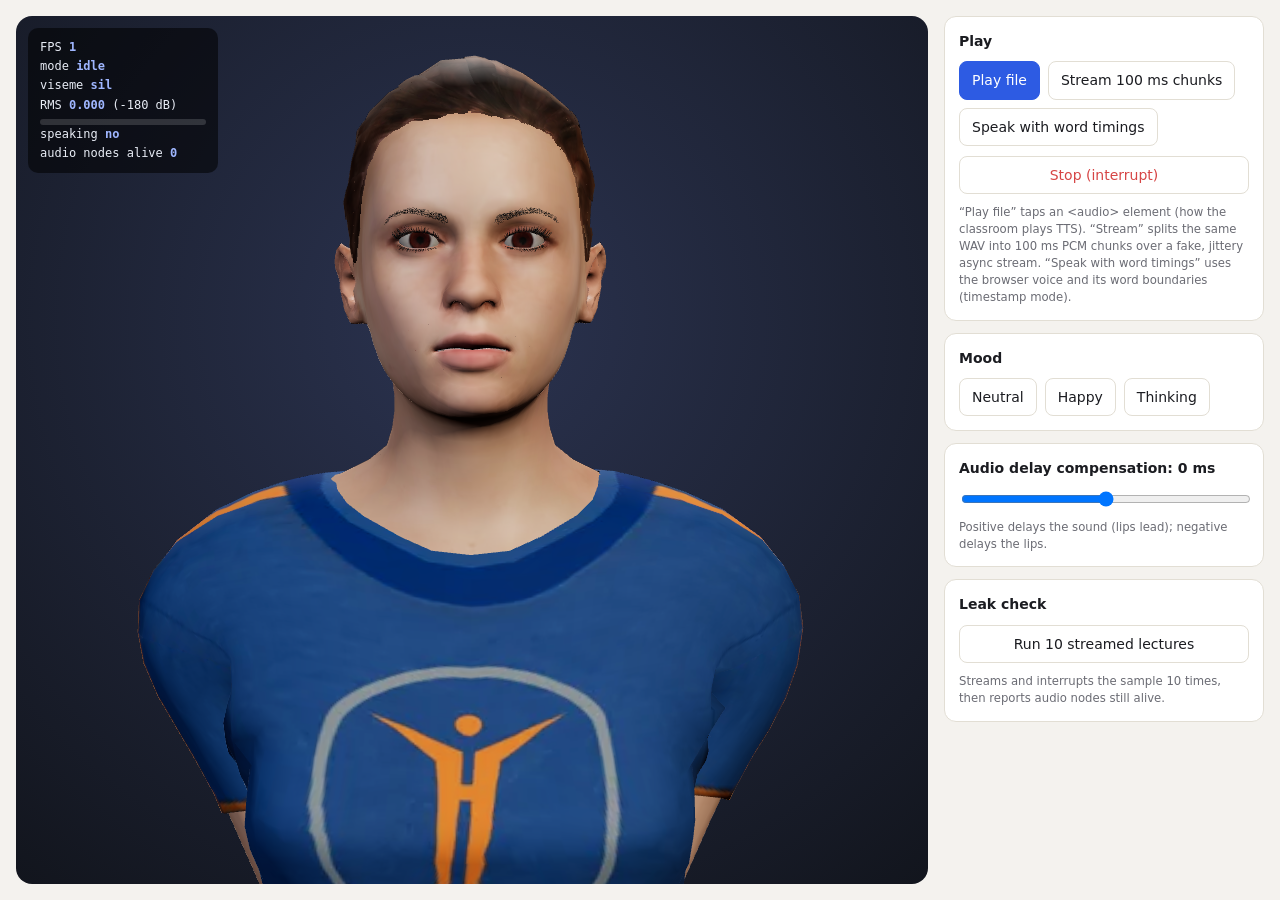
==== web/avatar-demo.html @ 350eb814 "Add interactive visuals, avatar, script quality pipeline, smarter doubt agent" ====
<!doctype html>
<html lang="en">
<head>
  <meta charset="utf-8">
  <meta name="viewport" content="width=device-width, initial-scale=1">
  <title>Avatar Demo · Eris</title>
  <script type="importmap">
    { "imports": { "three": "./vendor/three/three.module.js", "three/addons/": "./vendor/three/addons/" } }
  </script>
  <style>
    :root { --bg: #f4f2ee; --panel: #ffffff; --text: #1b1c21; --muted: #6b6c74; --border: #e2ded4; --accent: #2d5be3; color-scheme: light; }
    @media (prefers-color-scheme: dark) { :root { --bg: #0f1115; --panel: #171a21; --text: #e9eaee; --muted: #8b909c; --border: #2a2f3a; --accent: #6f8fff; color-scheme: dark; } }
    * { box-sizing: border-box; }
    body { margin: 0; background: var(--bg); color: var(--text); font: 14px/1.45 system-ui, -apple-system, "Segoe UI", sans-serif; }
    main { display: grid; grid-template-columns: minmax(0, 1fr) 320px; gap: 16px; padding: 16px; height: 100vh; }
    #stage { position: relative; border-radius: 16px; overflow: hidden; background: radial-gradient(circle at 50% 35%, #2b3350, #12151d); min-height: 360px; }
    #debug { position: absolute; left: 12px; top: 12px; padding: 10px 12px; border-radius: 10px; background: rgba(0,0,0,.55); color: #e8ecf5; font: 12px/1.6 ui-monospace, Menlo, monospace; min-width: 190px; pointer-events: none; }
    #debug b { color: #9fb6ff; font-weight: 600; }
    #meter { height: 6px; border-radius: 3px; background: rgba(255,255,255,.15); overflow: hidden; margin-top: 4px; }
    #meter i { display: block; height: 100%; width: 0; background: #7ee0a1; }
    #loading { position: absolute; inset: 0; display: grid; place-items: center; color: #cfd6e6; }
    aside { display: flex; flex-direction: column; gap: 12px; overflow: auto; }
    .card { background: var(--panel); border: 1px solid var(--border); border-radius: 12px; padding: 14px; display: flex; flex-direction: column; gap: 10px; }
    .card h2 { margin: 0; font-size: 14px; }
    .row { display: flex; gap: 8px; flex-wrap: wrap; }
    button, select { font: inherit; padding: 8px 12px; border-radius: 8px; border: 1px solid var(--border); background: var(--panel); color: var(--text); cursor: pointer; }
    button.primary { background: var(--accent); border-color: var(--accent); color: #fff; }
    button.stop { color: #d64545; }
    small, .muted { color: var(--muted); }
    input[type=range] { width: 100%; }
    @media (max-width: 760px) { main { grid-template-columns: 1fr; height: auto; } #stage { height: 62vh; } }
  </style>
</head>
<body>
<main>
  <section id="stage">
    <div id="loading">Loading avatar…</div>
    <div id="debug">
      <div>FPS <b id="d-fps">–</b></div>
      <div>mode <b id="d-mode">–</b></div>
      <div>viseme <b id="d-viseme">–</b></div>
      <div>RMS <b id="d-rms">–</b> <span id="d-db"></span></div>
      <div id="meter"><i></i></div>
      <div>speaking <b id="d-speaking">no</b></div>
      <div>audio nodes alive <b id="d-nodes">0</b></div>
    </div>
  </section>
  <aside>
    <div class="card">
      <h2>Play</h2>
      <div class="row">
        <button class="primary" id="play-file">Play file</button>
        <button id="play-stream">Stream 100 ms chunks</button>
        <button id="play-words">Speak with word timings</button>
      </div>
      <button class="stop" id="stop">Stop (interrupt)</button>
      <small>“Play file” taps an &lt;audio&gt; element (how the classroom plays TTS). “Stream” splits the same WAV into 100 ms PCM chunks over a fake, jittery async stream. “Speak with word timings” uses the browser voice and its word boundaries (timestamp mode).</small>
    </div>
    <div class="card">
      <h2>Mood</h2>
      <div class="row">
        <button data-mood="neutral">Neutral</button><button data-mood="happy">Happy</button><button data-mood="thinking">Thinking</button>
      </div>
    </div>
    <div class="card">
      <h2>Audio delay compensation: <span id="delay-v">0</span> ms</h2>
      <input id="delay" type="range" min="-150" max="150" step="5" value="0">
      <small>Positive delays the sound (lips lead); negative delays the lips.</small>
    </div>
    <div class="card">
      <h2>Leak check</h2>
      <button id="stress">Run 10 streamed lectures</button>
      <small id="stress-out" class="muted">Streams and interrupts the sample 10 times, then reports audio nodes still alive.</small>
    </div>
  </aside>
</main>
<script type="module">
  import { createAvatar } from "./js/avatar/avatar.js";
  import { parseWav, splitPcm } from "./js/avatar/scheduler.js";

  const $ = (id) => document.getElementById(id);
  const stage = $("stage");
  const avatar = await createAvatar({ container: stage, options: { background: null } }).catch((e) => {
    $("loading").textContent = "Could not load the avatar: " + e.message; throw e;
  });
  $("loading").remove();
  window.avatar = avatar;  // handy for debugging in the console

  const sampleUrl = "./assets/avatar-demo/sample.wav";
  const sampleText = (await (await fetch("./assets/avatar-demo/sample.json")).json()).text;
  const wavBytes = await (await fetch(sampleUrl)).arrayBuffer();

  // 1) Whole file through an <audio> element, tapped by the avatar (played once, through the avatar).
  const audioEl = new Audio(sampleUrl);
  window.demoAudio = audioEl;  // for debugging and the sync measurement
  avatar.attachAudioStream(audioEl);
  $("play-file").onclick = async () => { await avatar.ctx.resume(); audioEl.currentTime = 0; audioEl.play(); };

  // 2) The same WAV as 100 ms PCM chunks over a fake async stream with network jitter.
  let streamRun = 0;
  async function* fakeStream(ms = 100) {
    const wav = parseWav(wavBytes);
    for (const chunk of splitPcm(wavBytes, wav, ms)) {
      await new Promise(r => setTimeout(r, ms * (0.5 + Math.random() * 0.6)));  // arrives a bit faster than real time, jittery
      yield { chunk, format: { type: "pcm16", sampleRate: wav.sampleRate, channels: wav.channels } };
    }
  }
  async function playStream(stopAfterMs = 0) {
    const run = ++streamRun;
    await avatar.ctx.resume();
    const started = performance.now();
    for await (const { chunk, format } of fakeStream()) {
      if (run !== streamRun) return;
      avatar.pushAudioChunk(chunk, format);
      if (stopAfterMs && performance.now() - started > stopAfterMs) { avatar.stop(); return; }
    }
  }
  $("play-stream").onclick = () => playStream();

  // 3) Browser voice + word boundary events → timestamp mode (the browser voice can't be routed into Web Audio).
  $("play-words").onclick = () => {
    speechSynthesis.cancel();
    const u = new SpeechSynthesisUtterance(sampleText);
    u.rate = 0.9; u.lang = "en-US";
    const words = sampleText.split(/\s+/);
    let fired = false;
    u.onboundary = (e) => {
      if (e.name && e.name !== "word") return;
      fired = true;
      const word = sampleText.slice(e.charIndex).split(/\s/)[0];
      avatar.setTimestamps({ words: [word], times: [0], durations: [Math.max(180, word.length * 75)] }, { clock: "perf" });
    };
    u.onstart = () => setTimeout(() => {  // voices without boundary events: spread the words over an estimate
      if (fired) return;
      let t = 0; const times = [], durs = [];
      for (const w of words) { const d = Math.max(180, w.length * 75); times.push(t); durs.push(d); t += d + 60; }
      avatar.setTimestamps({ words, times, durations: durs }, { clock: "perf" });
    }, 300);
    speechSynthesis.speak(u);
  };

  $("stop").onclick = () => { streamRun++; audioEl.pause(); speechSynthesis.cancel(); avatar.stop(); };
  document.querySelectorAll("[data-mood]").forEach(b => b.onclick = () => avatar.setMood(b.dataset.mood));
  $("delay").oninput = (e) => { avatar.setDelay(+e.target.value); $("delay-v").textContent = e.target.value; };

  $("stress").onclick = async () => {
    $("stress-out").textContent = "Running…";
    for (let i = 1; i <= 10; i++) {
      $("stress-out").textContent = `Lecture ${i}/10…`;
      await playStream(1200 + Math.random() * 800);
      await new Promise(r => setTimeout(r, 300));
    }
    await new Promise(r => setTimeout(r, 500));
    const s = avatar.audio.stats;
    $("stress-out").textContent = `Done: ${s.created} buffer sources created, ${s.released} released, ${avatar.audio.sources.size} still alive.`;
  };

  // Debug overlay (10×/s is plenty).
  avatar.addEventListener("speechstart", () => $("d-speaking").textContent = "yes");
  avatar.addEventListener("speechend", () => $("d-speaking").textContent = "no");
  setInterval(() => {
    const d = avatar.debug;
    $("d-fps").textContent = d.fps; $("d-mode").textContent = d.mode; $("d-viseme").textContent = d.viseme;
    $("d-rms").textContent = d.rms.toFixed(3); $("d-db").textContent = `(${d.db.toFixed(0)} dB)`;
    document.querySelector("#meter i").style.width = `${Math.round(d.level * 100)}%`;
    $("d-nodes").textContent = avatar.audio.sources.size;
  }, 100);
</script>
</body>
</html>
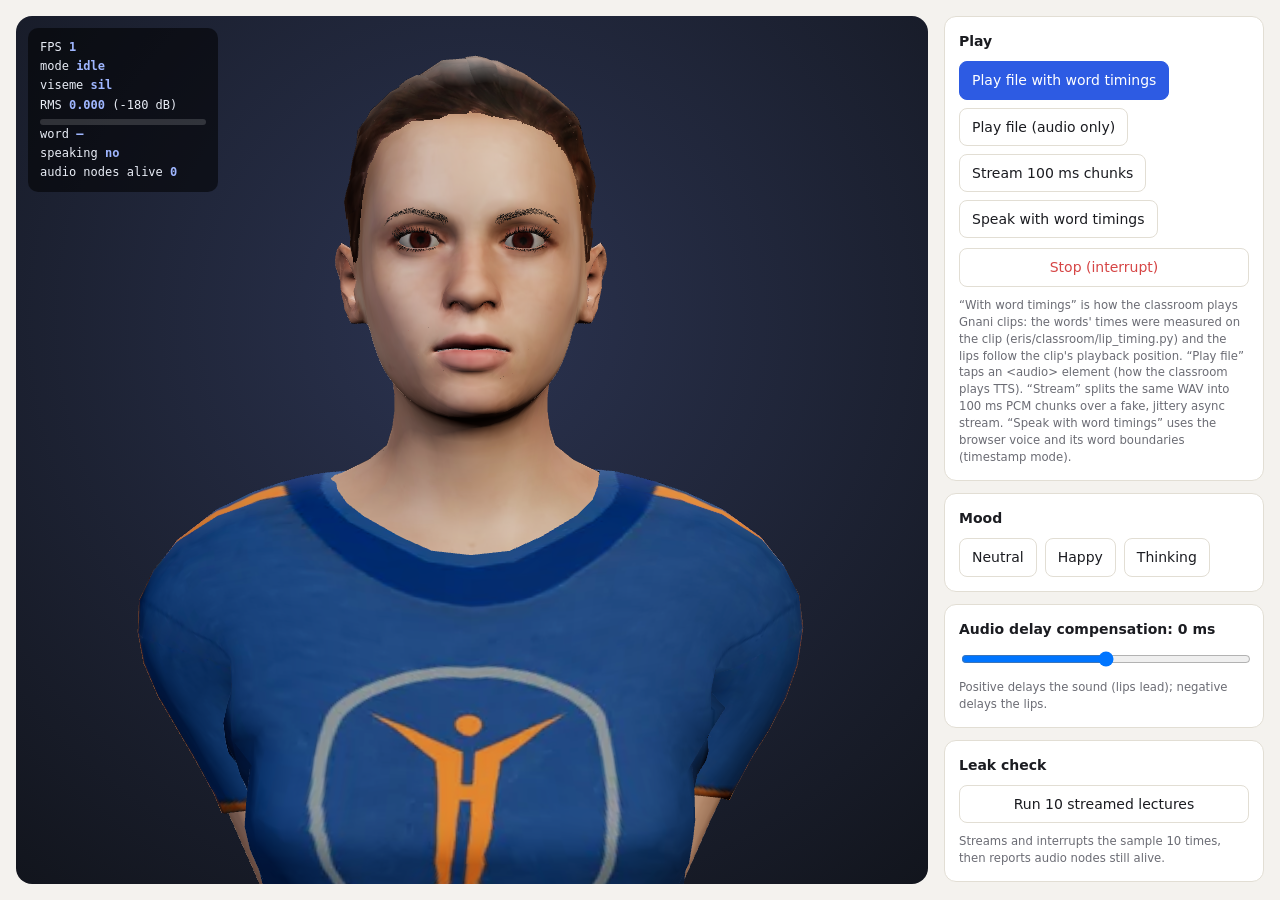
==== commit 6027a8dd: "Teacher workspace workinggit add ." ====
--- a/web/avatar-demo.html
+++ b/web/avatar-demo.html
@@ -41,6 +41,7 @@
       <div>viseme <b id="d-viseme">–</b></div>
       <div>RMS <b id="d-rms">–</b> <span id="d-db"></span></div>
       <div id="meter"><i></i></div>
+      <div>word <b id="d-word">–</b></div>
       <div>speaking <b id="d-speaking">no</b></div>
       <div>audio nodes alive <b id="d-nodes">0</b></div>
     </div>
@@ -49,12 +50,14 @@
     <div class="card">
       <h2>Play</h2>
       <div class="row">
-        <button class="primary" id="play-file">Play file</button>
+        <button class="primary" id="play-timed">Play file with word timings</button>
+        <button id="play-file">Play file (audio only)</button>
         <button id="play-stream">Stream 100 ms chunks</button>
         <button id="play-words">Speak with word timings</button>
       </div>
       <button class="stop" id="stop">Stop (interrupt)</button>
-      <small>“Play file” taps an &lt;audio&gt; element (how the classroom plays TTS). “Stream” splits the same WAV into 100 ms PCM chunks over a fake, jittery async stream. “Speak with word timings” uses the browser voice and its word boundaries (timestamp mode).</small>
+      <small>“With word timings” is how the classroom plays Gnani clips: the words' times were measured on the clip
+        (eris/classroom/lip_timing.py) and the lips follow the clip's playback position. “Play file” taps an &lt;audio&gt; element (how the classroom plays TTS). “Stream” splits the same WAV into 100 ms PCM chunks over a fake, jittery async stream. “Speak with word timings” uses the browser voice and its word boundaries (timestamp mode).</small>
     </div>
     <div class="card">
       <h2>Mood</h2>
@@ -94,7 +97,17 @@
   const audioEl = new Audio(sampleUrl);
   window.demoAudio = audioEl;  // for debugging and the sync measurement
   avatar.attachAudioStream(audioEl);
-  $("play-file").onclick = async () => { await avatar.ctx.resume(); audioEl.currentTime = 0; audioEl.play(); };
+  $("play-file").onclick = async () => { await avatar.ctx.resume(); avatar.clearTimestamps(); audioEl.currentTime = 0; audioEl.play(); };
+
+  // 1b) The same element with measured word timings, on the element's own clock (the classroom's path).
+  const timing = await (await fetch("./assets/avatar-demo/sample.timing.json")).json();
+  $("play-timed").onclick = async () => {
+    await avatar.ctx.resume();
+    audioEl.currentTime = 0;
+    avatar.setTimestamps(timing, { clock: "media", media: audioEl });
+    audioEl.play();
+  };
+  const wordAt = (t) => { const i = timing.times.findIndex((s, k) => t * 1000 >= s && t * 1000 <= s + timing.durations[k]); return i < 0 ? "–" : timing.words[i]; };
 
   // 2) The same WAV as 100 ms PCM chunks over a fake async stream with network jitter.
   let streamRun = 0;
@@ -164,6 +177,7 @@
     $("d-rms").textContent = d.rms.toFixed(3); $("d-db").textContent = `(${d.db.toFixed(0)} dB)`;
     document.querySelector("#meter i").style.width = `${Math.round(d.level * 100)}%`;
     $("d-nodes").textContent = avatar.audio.sources.size;
+    $("d-word").textContent = audioEl.paused ? "–" : wordAt(audioEl.currentTime);
   }, 100);
 </script>
 </body>
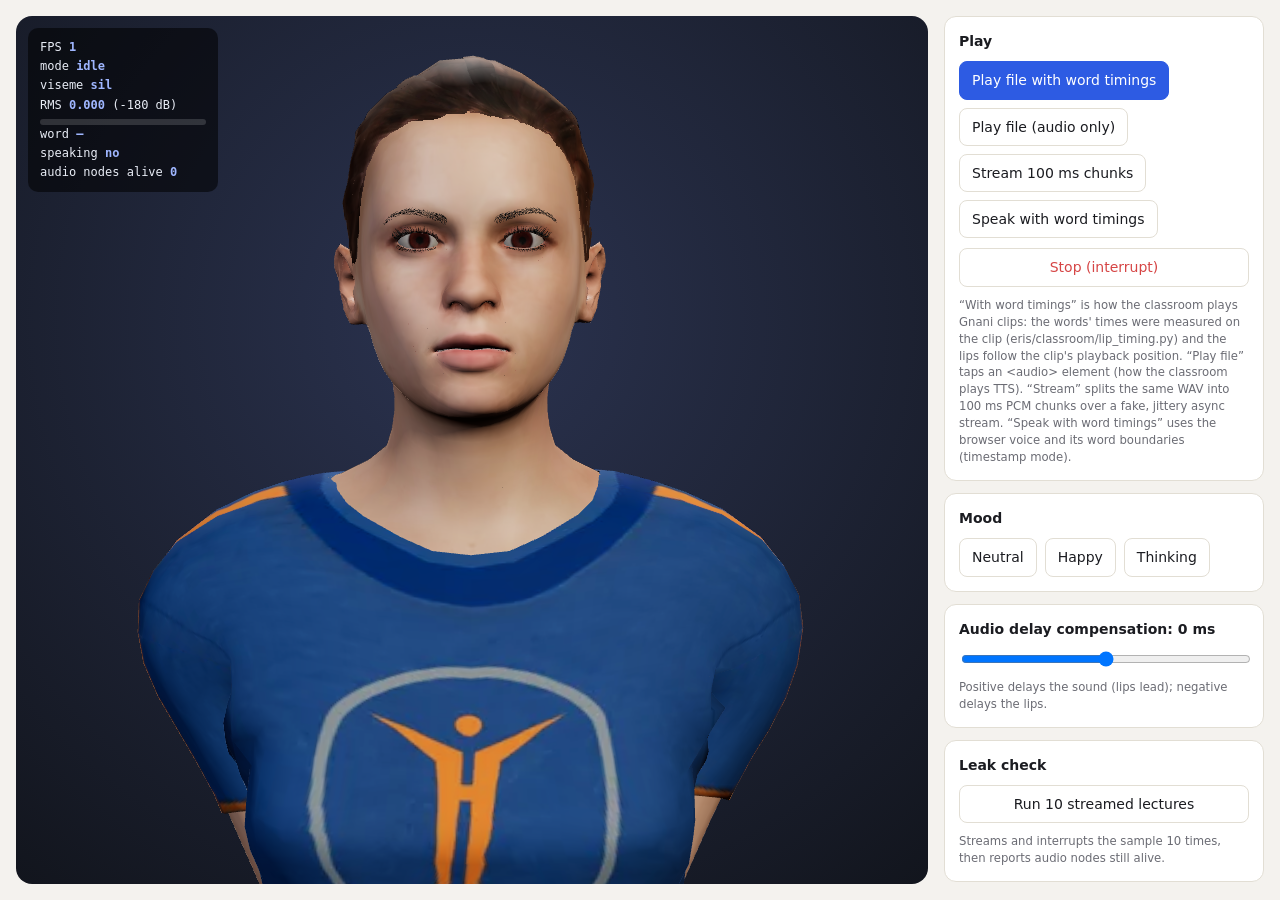
==== commit b0ff33b2: "Added a Male Tutor" ====
--- a/web/avatar-demo.html
+++ b/web/avatar-demo.html
@@ -9,7 +9,6 @@
   </script>
   <style>
     :root { --bg: #f4f2ee; --panel: #ffffff; --text: #1b1c21; --muted: #6b6c74; --border: #e2ded4; --accent: #2d5be3; color-scheme: light; }
-    @media (prefers-color-scheme: dark) { :root { --bg: #0f1115; --panel: #171a21; --text: #e9eaee; --muted: #8b909c; --border: #2a2f3a; --accent: #6f8fff; color-scheme: dark; } }
     * { box-sizing: border-box; }
     body { margin: 0; background: var(--bg); color: var(--text); font: 14px/1.45 system-ui, -apple-system, "Segoe UI", sans-serif; }
     main { display: grid; grid-template-columns: minmax(0, 1fr) 320px; gap: 16px; padding: 16px; height: 100vh; }
